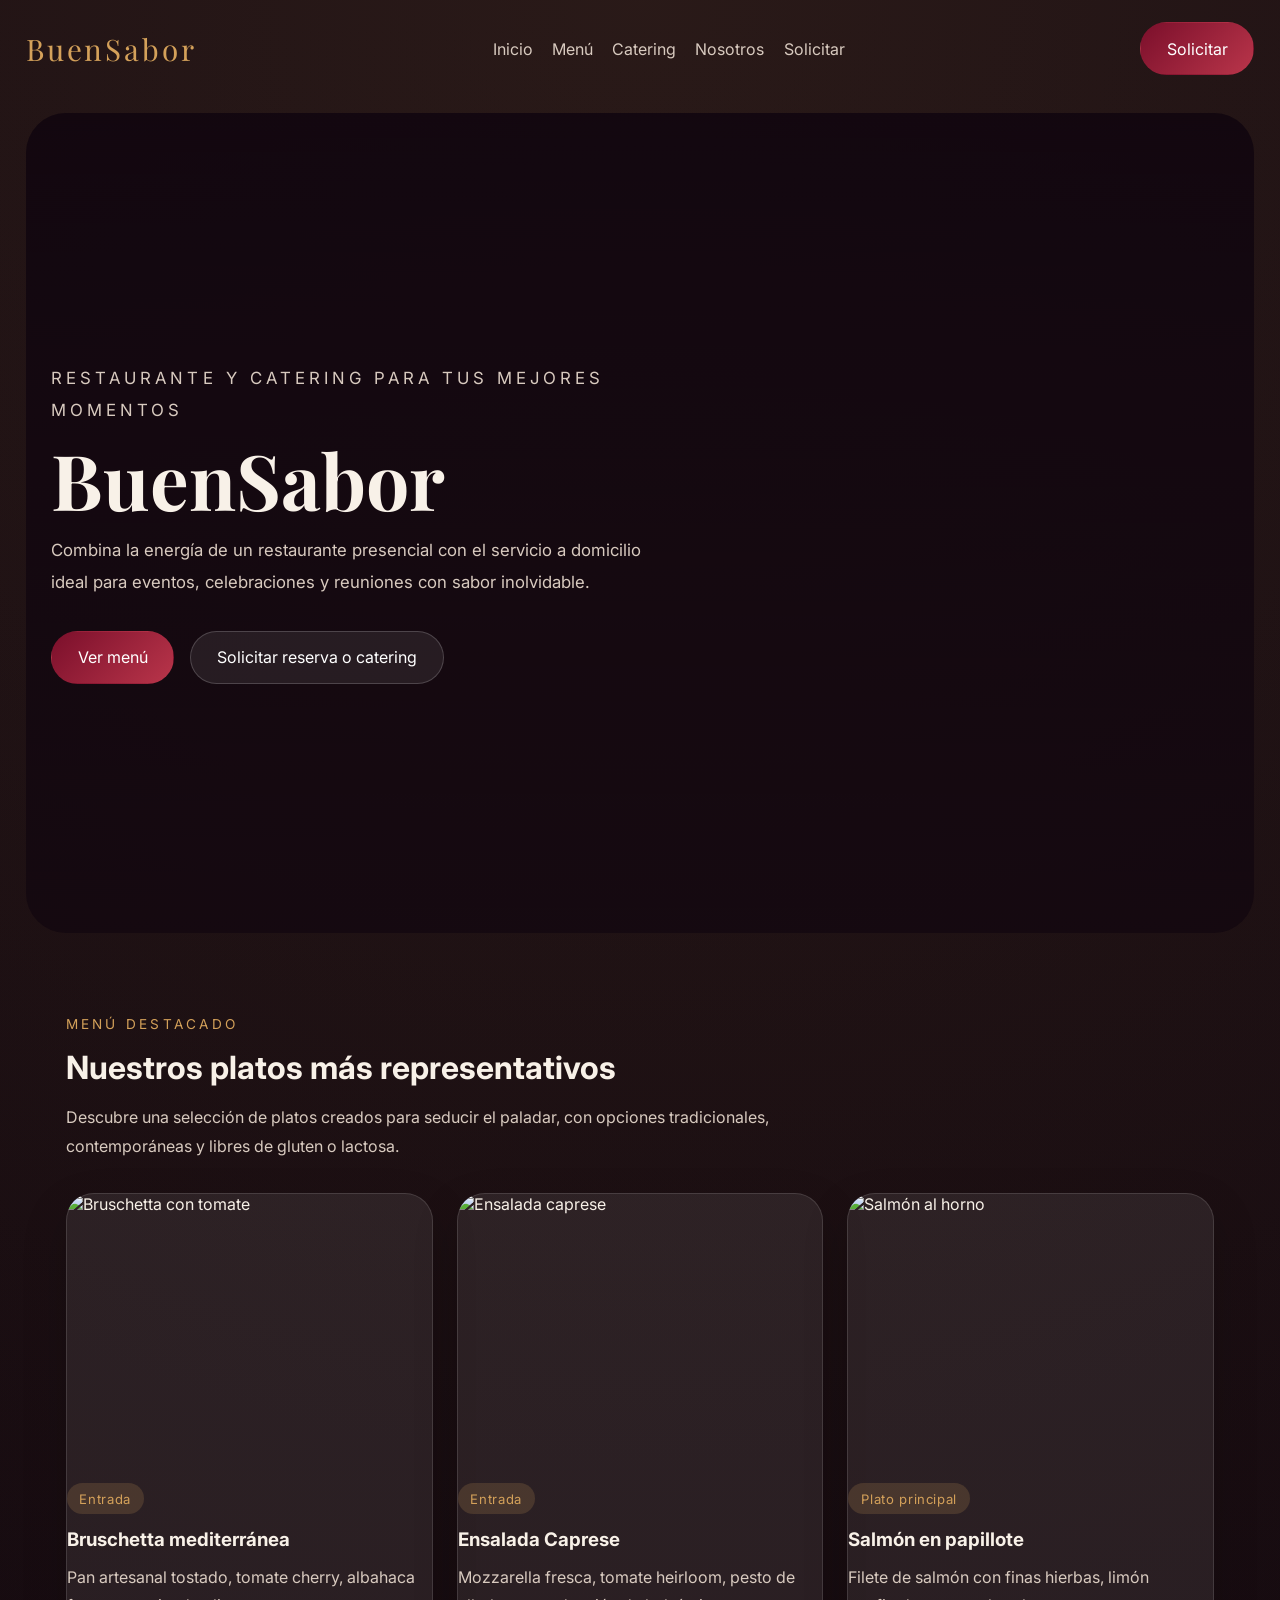
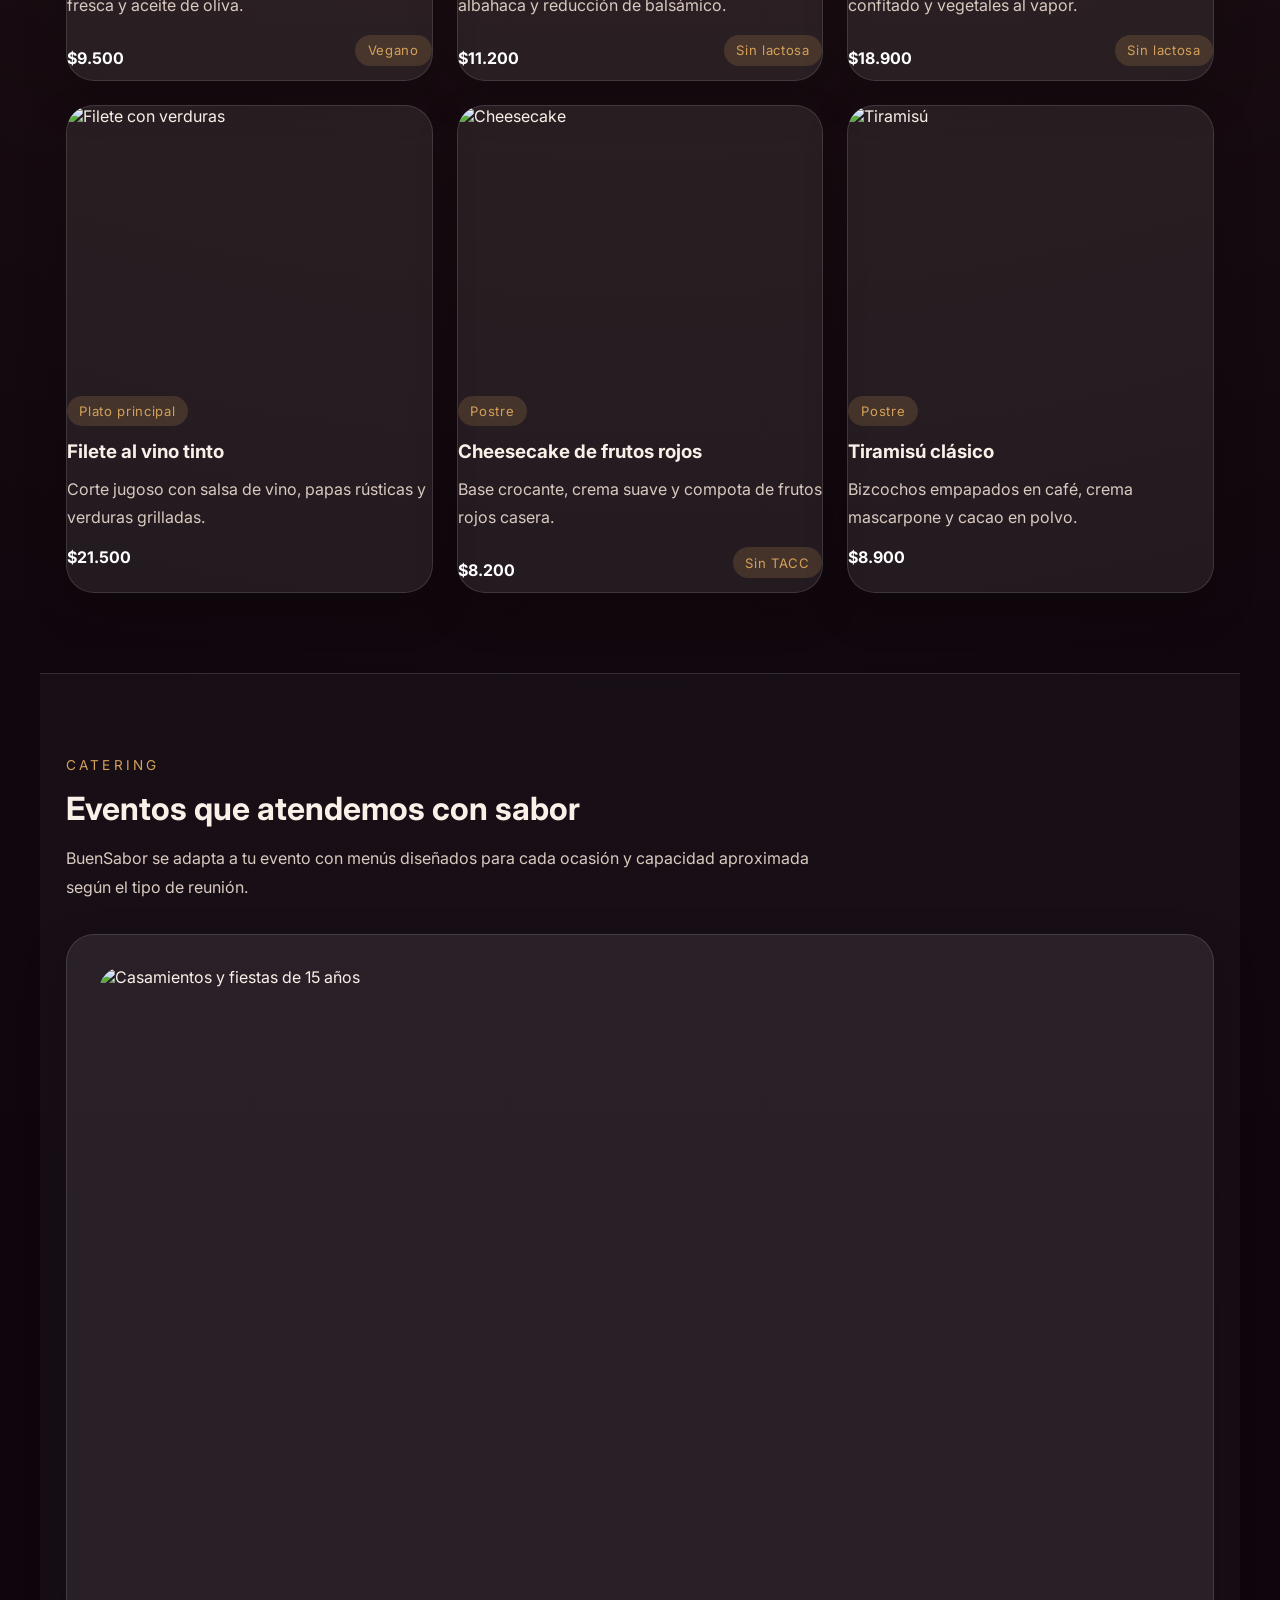
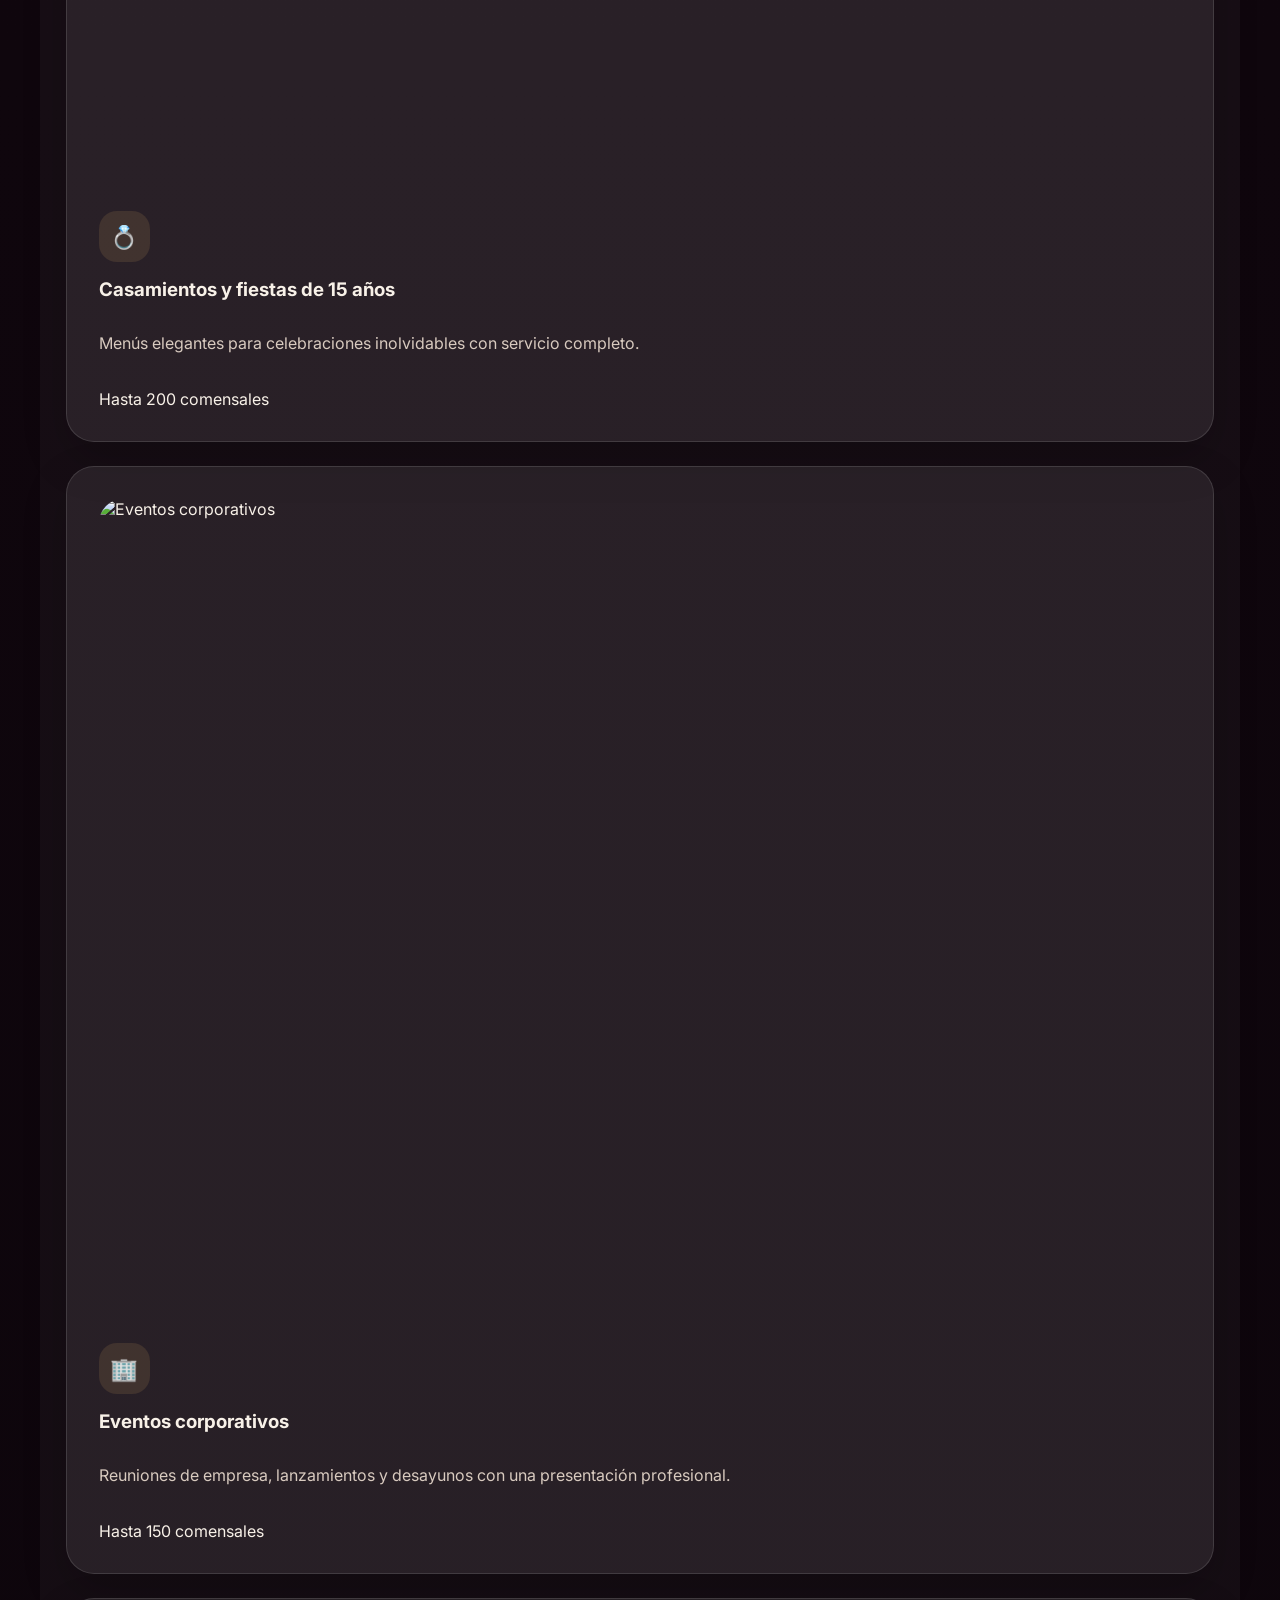
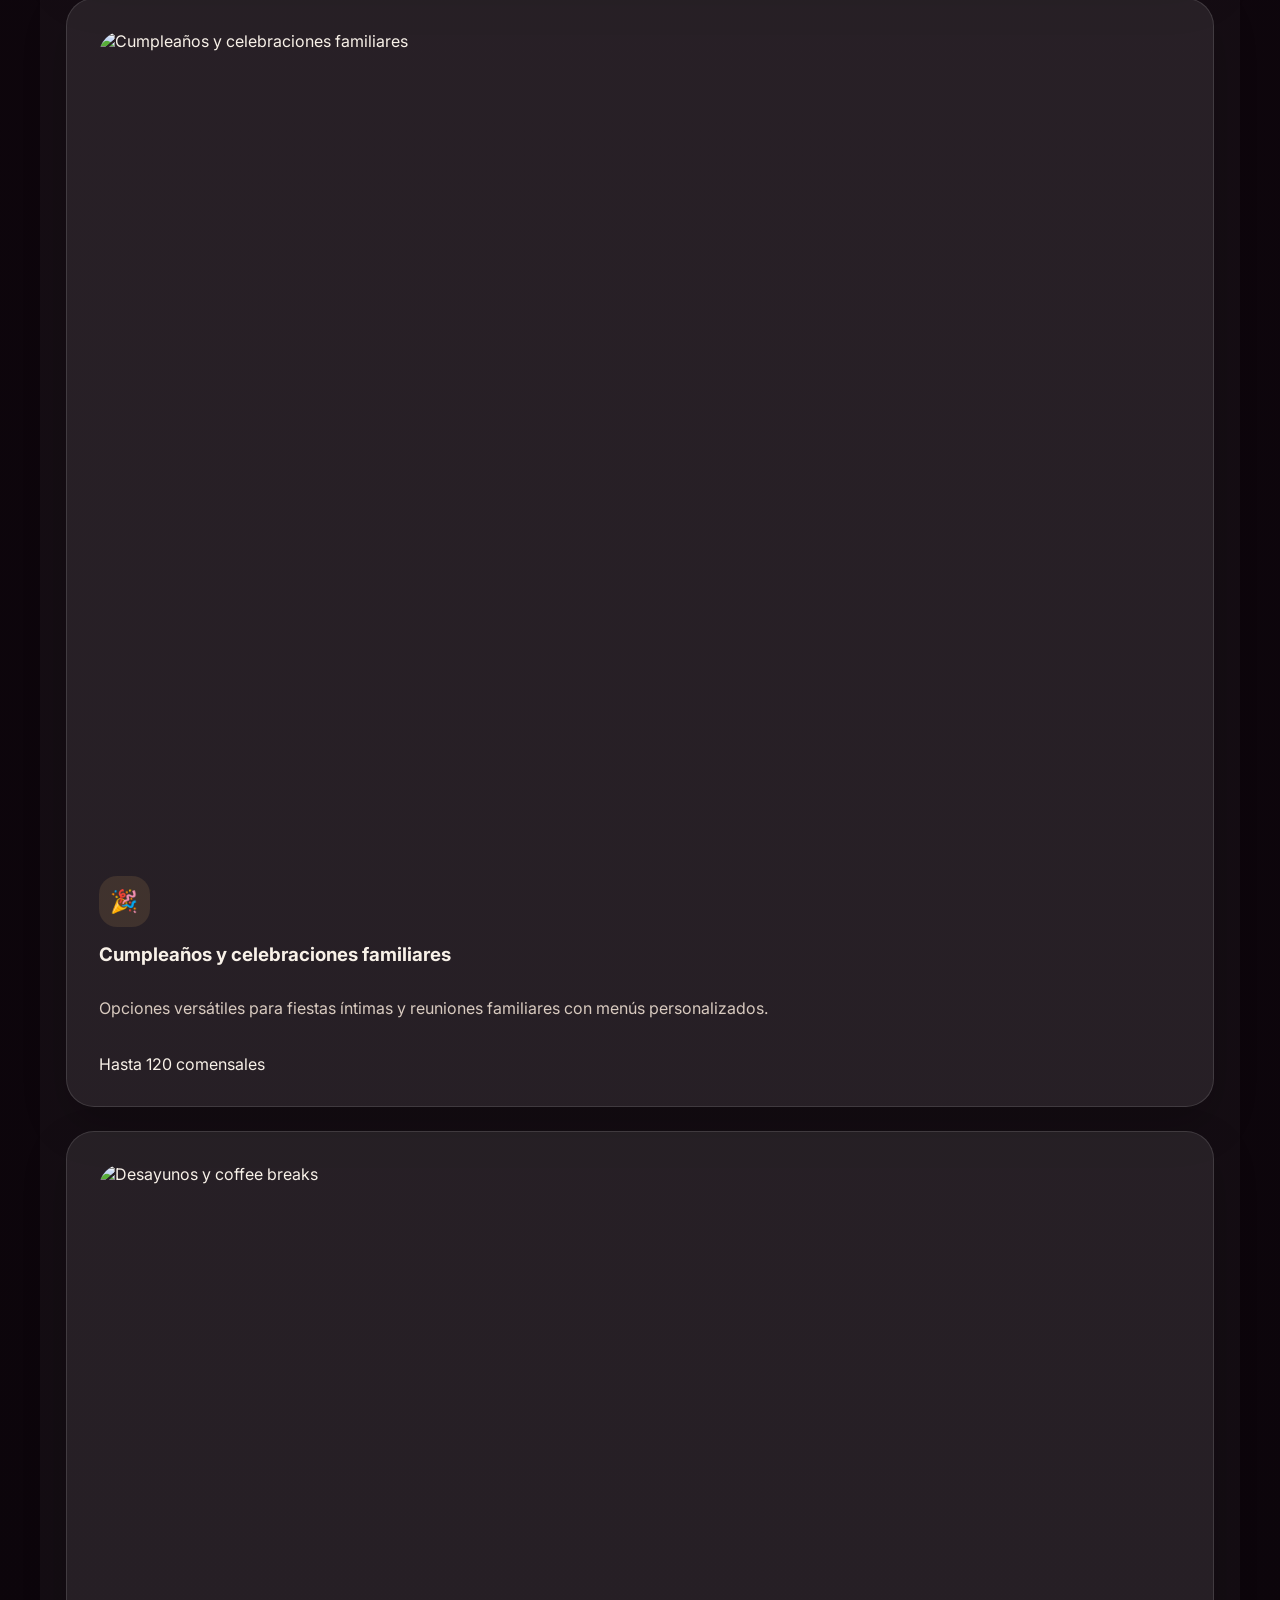
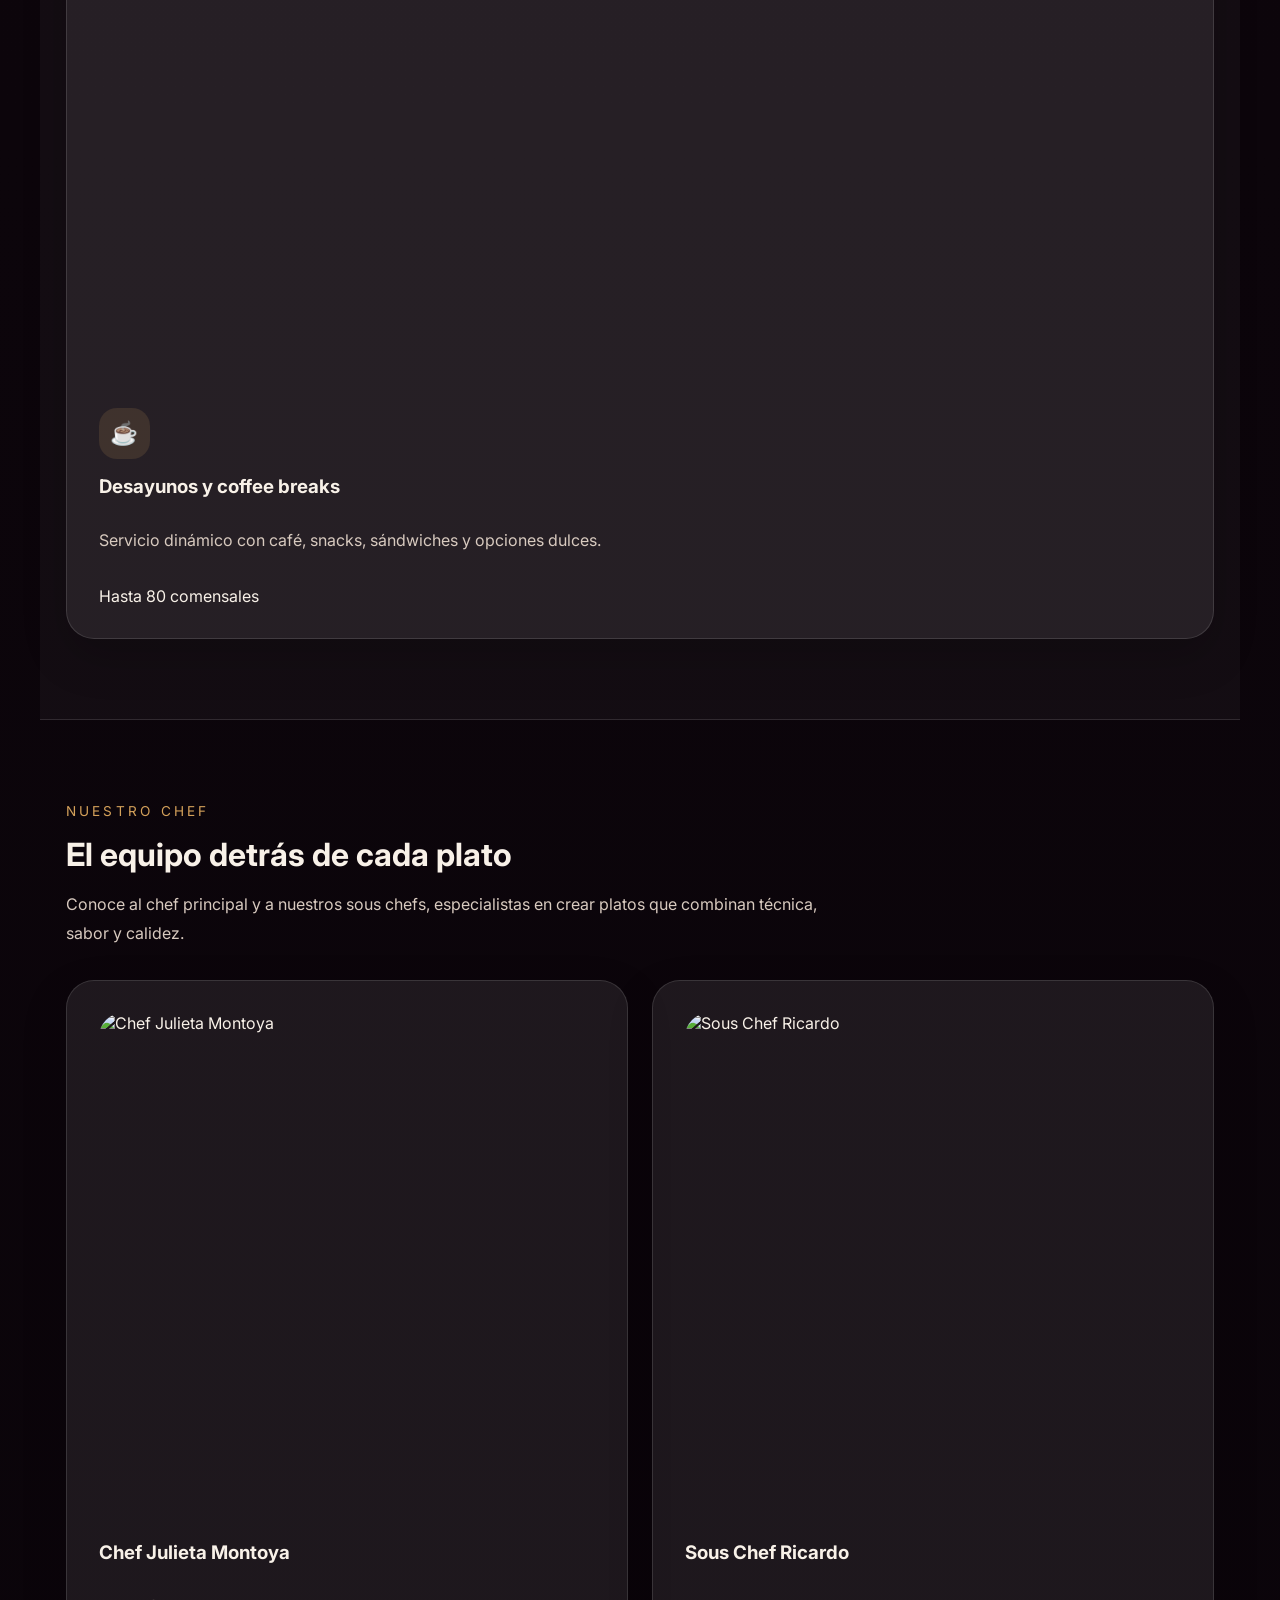
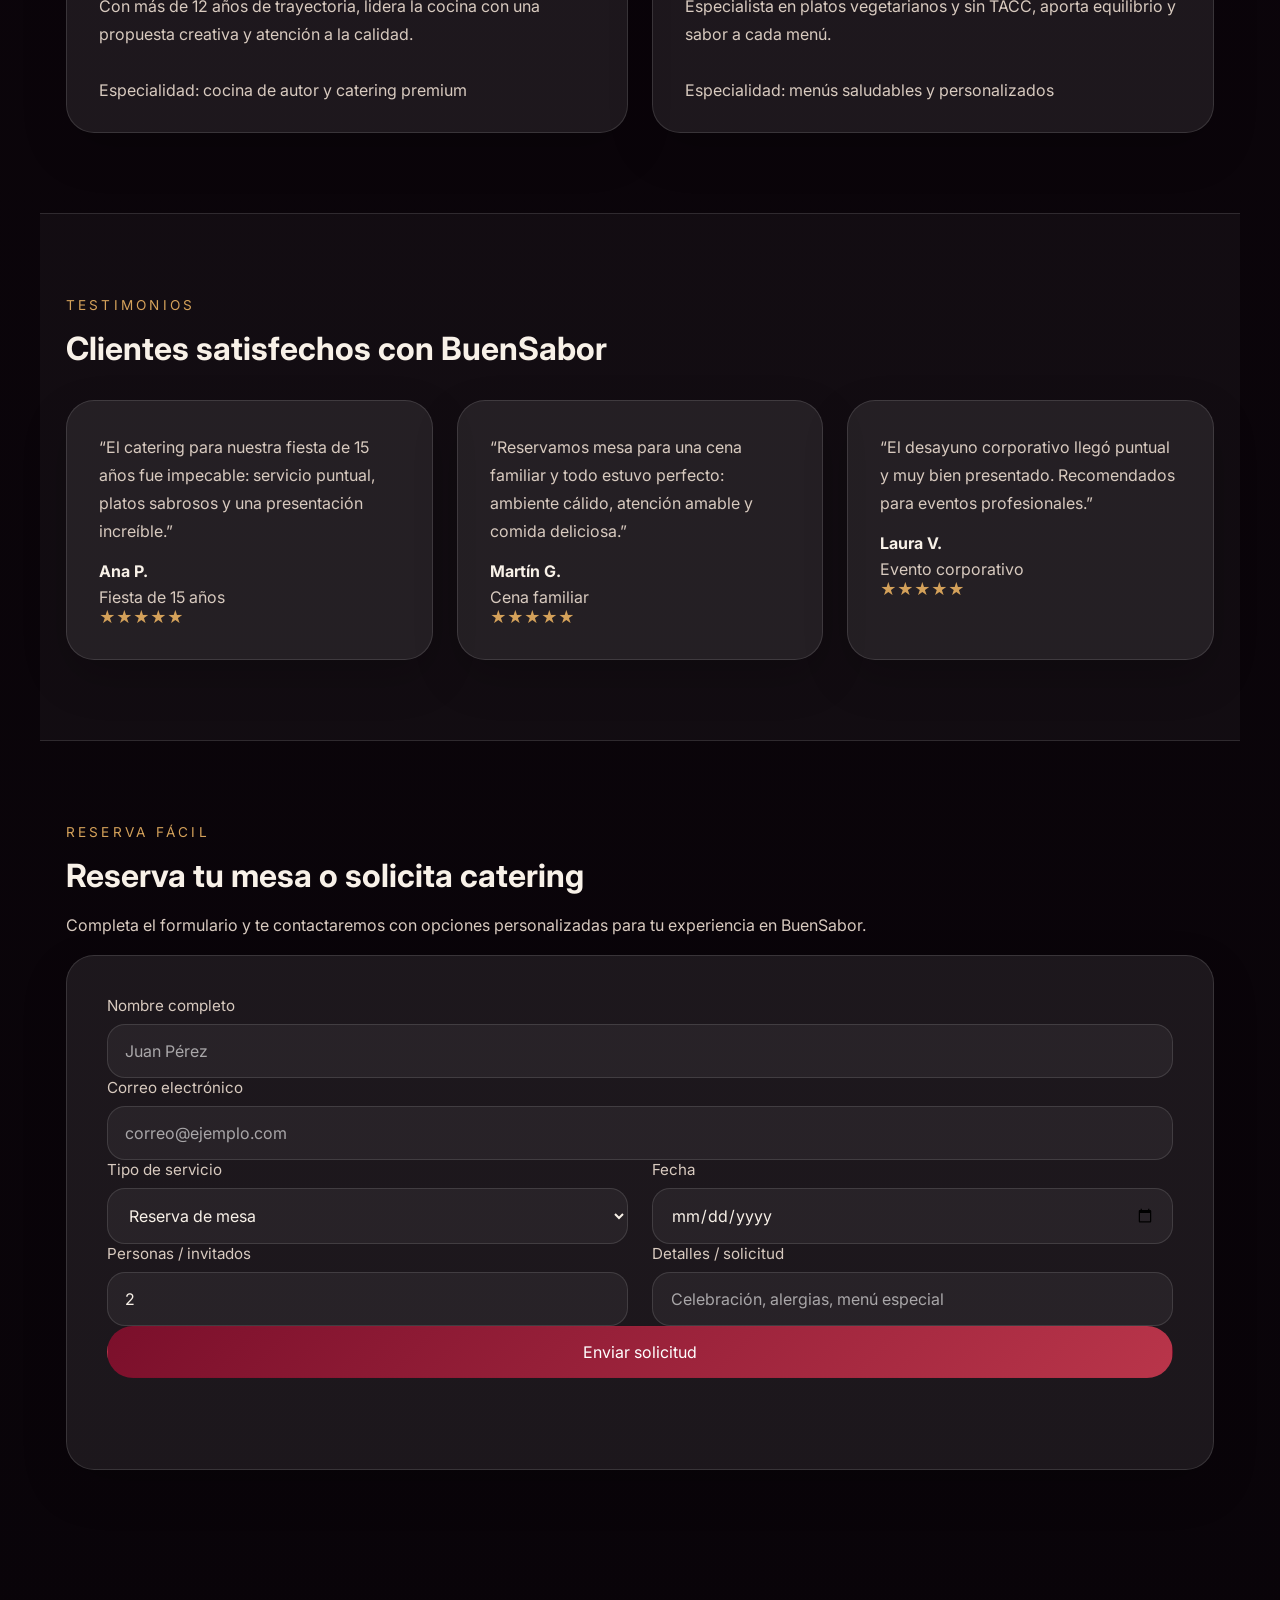
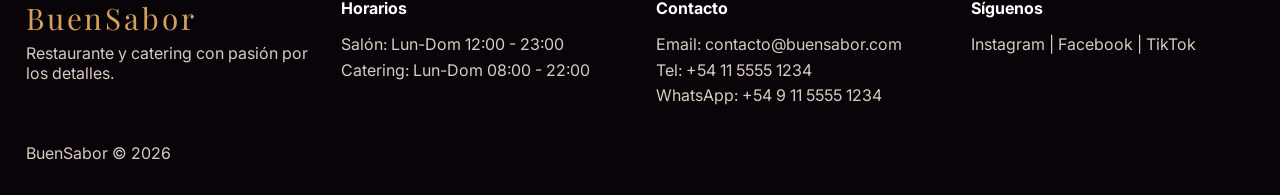
==== index.html @ b55d358d "Etapa 1.0" ====
<!DOCTYPE html>
<html lang="es">
<head>
  <meta charset="UTF-8" />
  <meta name="viewport" content="width=device-width, initial-scale=1.0" />
  <title>BuenSabor | Restaurante y Catering</title>
  <link rel="preconnect" href="https://fonts.googleapis.com" />
  <link rel="preconnect" href="https://fonts.gstatic.com" crossorigin />
  <link href="https://fonts.googleapis.com/css2?family=Inter:wght@400;500;600;700;800&family=Playfair+Display:wght@600;700&display=swap" rel="stylesheet">
  <link rel="stylesheet" href="style.css" />
</head>
<body id="inicio">
  <header class="site-header">
    <div class="brand-bar">
      <div class="brand-logo">BuenSabor</div>
      <nav class="main-nav">
        <a href="#inicio">Inicio</a>
        <a href="#menu">Menú</a>
        <a href="#catering">Catering</a>
        <a href="#nosotros">Nosotros</a>
        <a href="solicitud.html">Solicitar</a>
      </nav>
      <a href="solicitud.html" class="btn btn-primary">Solicitar</a>
    </div>
    <section class="hero">
      <div class="hero-overlay"></div>
      <div class="hero-copy">
        <p class="eyebrow">Restaurante y catering para tus mejores momentos</p>
        <h1>BuenSabor</h1>
        <p>Combina la energía de un restaurante presencial con el servicio a domicilio ideal para eventos, celebraciones y reuniones con sabor inolvidable.</p>
        <div class="hero-actions">
          <a href="#menu" class="btn btn-primary">Ver menú</a>
          <a href="solicitud.html" class="btn btn-secondary">Solicitar reserva o catering</a>
        </div>
      </div>
    </section>
  </header>

  <main>
    <section id="menu" class="section">
      <div class="section-header">
        <span class="eyebrow">Menú destacado</span>
        <h2>Nuestros platos más representativos</h2>
        <p>Descubre una selección de platos creados para seducir el paladar, con opciones tradicionales, contemporáneas y libres de gluten o lactosa.</p>
      </div>
      <div class="menu-grid">
        <article class="menu-card">
          <img src="https://images.unsplash.com/photo-1551218808-94e220e084d2?auto=format&fit=crop&w=800&q=80" alt="Bruschetta con tomate" class="menu-photo" />
          <span class="category-tag">Entrada</span>
          <h3>Bruschetta mediterránea</h3>
          <p>Pan artesanal tostado, tomate cherry, albahaca fresca y aceite de oliva.</p>
          <div class="menu-details">
            <span class="price">$9.500</span>
            <span class="badge">Vegano</span>
          </div>
        </article>
        <article class="menu-card">
          <img src="https://images.unsplash.com/photo-1540189549336-e6e99c3679fe?auto=format&fit=crop&w=800&q=80" alt="Ensalada caprese" class="menu-photo" />
          <span class="category-tag">Entrada</span>
          <h3>Ensalada Caprese</h3>
          <p>Mozzarella fresca, tomate heirloom, pesto de albahaca y reducción de balsámico.</p>
          <div class="menu-details">
            <span class="price">$11.200</span>
            <span class="badge">Sin lactosa</span>
          </div>
        </article>
        <article class="menu-card">
          <img src="https://images.unsplash.com/photo-1517248135467-4c7edcad34c4?auto=format&fit=crop&w=800&q=80" alt="Salmón al horno" class="menu-photo" />
          <span class="category-tag">Plato principal</span>
          <h3>Salmón en papillote</h3>
          <p>Filete de salmón con finas hierbas, limón confitado y vegetales al vapor.</p>
          <div class="menu-details">
            <span class="price">$18.900</span>
            <span class="badge">Sin lactosa</span>
          </div>
        </article>
        <article class="menu-card">
          <img src="https://images.unsplash.com/photo-1504674900247-0877df9cc836?auto=format&fit=crop&w=800&q=80" alt="Filete con verduras" class="menu-photo" />
          <span class="category-tag">Plato principal</span>
          <h3>Filete al vino tinto</h3>
          <p>Corte jugoso con salsa de vino, papas rústicas y verduras grilladas.</p>
          <div class="menu-details">
            <span class="price">$21.500</span>
          </div>
        </article>
        <article class="menu-card">
          <img src="https://images.unsplash.com/photo-1499636136210-6f4ee915583e?auto=format&fit=crop&w=800&q=80" alt="Cheesecake" class="menu-photo" />
          <span class="category-tag">Postre</span>
          <h3>Cheesecake de frutos rojos</h3>
          <p>Base crocante, crema suave y compota de frutos rojos casera.</p>
          <div class="menu-details">
            <span class="price">$8.200</span>
            <span class="badge">Sin TACC</span>
          </div>
        </article>
        <article class="menu-card">
          <img src="https://www.giallozafferano.es/images/3-399/Tiramisu_1200x800.jpg" alt="Tiramisú" class="menu-photo" />
          <span class="category-tag">Postre</span>
          <h3>Tiramisú clásico</h3>
          <p>Bizcochos empapados en café, crema mascarpone y cacao en polvo.</p>
          <div class="menu-details">
            <span class="price">$8.900</span>
          </div>
        </article>
      </div>
    </section>

    <section id="catering" class="section section--accent">
      <div class="section-header">
        <span class="eyebrow">Catering</span>
        <h2>Eventos que atendemos con sabor</h2>
        <p>BuenSabor se adapta a tu evento con menús diseñados para cada ocasión y capacidad aproximada según el tipo de reunión.</p>
      </div>
      <div class="catering-grid">
        <article class="catering-card">
          <img src="https://www.tufiesta.com.uy/public/images/anuncios/slider-fiesta-15-anios-el-glow-up.jpg" alt="Casamientos y fiestas de 15 años" class="catering-photo" />
          <div class="event-icon">💍</div>
          <h3>Casamientos y fiestas de 15 años</h3>
          <p>Menús elegantes para celebraciones inolvidables con servicio completo.</p>
          <span>Hasta 200 comensales</span>
        </article>
        <article class="catering-card">
          <img src="https://mdcmagazine.com/wp-content/uploads/2025/04/eventos-corporativos.jpg" alt="Eventos corporativos" class="catering-photo" />
          <div class="event-icon">🏢</div>
          <h3>Eventos corporativos</h3>
          <p>Reuniones de empresa, lanzamientos y desayunos con una presentación profesional.</p>
          <span>Hasta 150 comensales</span>
        </article>
        <article class="catering-card">
          <img src="https://www.shutterstock.com/image-vector/happy-birthday-celebration-family-gathering-260nw-2676989315.jpg" alt="Cumpleaños y celebraciones familiares" class="catering-photo" />
          <div class="event-icon">🎉</div>
          <h3>Cumpleaños y celebraciones familiares</h3>
          <p>Opciones versátiles para fiestas íntimas y reuniones familiares con menús personalizados.</p>
          <span>Hasta 120 comensales</span>
        </article>
        <article class="catering-card">
          <img src="https://www.delaa-z.com/wp-content/uploads/2019/08/COFFEE_BREAKS.jpg" alt="Desayunos y coffee breaks" class="catering-photo" />
          <div class="event-icon">☕</div>
          <h3>Desayunos y coffee breaks</h3>
          <p>Servicio dinámico con café, snacks, sándwiches y opciones dulces.</p>
          <span>Hasta 80 comensales</span>
        </article>
      </div>
    </section>

    <section id="nosotros" class="section">
      <div class="section-header">
        <span class="eyebrow">Nuestro Chef</span>
        <h2>El equipo detrás de cada plato</h2>
        <p>Conoce al chef principal y a nuestros sous chefs, especialistas en crear platos que combinan técnica, sabor y calidez.</p>
      </div>
      <div class="staff-grid">
        <article class="staff-card">
          <img src="https://i.pinimg.com/originals/2d/25/b8/2d25b85d4f9a05423057fe4d8d59e69f.jpg" alt="Chef Julieta Montoya" class="staff-photo" />
          <h3>Chef Julieta Montoya</h3>
          <p>Con más de 12 años de trayectoria, lidera la cocina con una propuesta creativa y atención a la calidad.</p>
          <span>Especialidad: cocina de autor y catering premium</span>
        </article>
        <article class="staff-card">
          <img src="https://img.magnific.com/foto-gratis/chef-cocinando-cocina-mientras-lleva-ropa-profesional_23-2151208316.jpg?semt=ais_hybrid&w=740&q=80" alt="Sous Chef Ricardo" class="staff-photo" />
          <h3>Sous Chef Ricardo</h3>
          <p>Especialista en platos vegetarianos y sin TACC, aporta equilibrio y sabor a cada menú.</p>
          <span>Especialidad: menús saludables y personalizados</span>
        </article>
      </div>
    </section>

    <section id="testimonios" class="section section--accent">
      <div class="section-header">
        <span class="eyebrow">Testimonios</span>
        <h2>Clientes satisfechos con BuenSabor</h2>
      </div>
      <div class="testimonial-grid">
        <article class="testimonial-card">
          <p>“El catering para nuestra fiesta de 15 años fue impecable: servicio puntual, platos sabrosos y una presentación increíble.”</p>
          <div class="testimonial-author">
            <strong>Ana P.</strong>
            <span>Fiesta de 15 años</span>
          </div>
          <div class="rating">★★★★★</div>
        </article>
        <article class="testimonial-card">
          <p>“Reservamos mesa para una cena familiar y todo estuvo perfecto: ambiente cálido, atención amable y comida deliciosa.”</p>
          <div class="testimonial-author">
            <strong>Martín G.</strong>
            <span>Cena familiar</span>
          </div>
          <div class="rating">★★★★★</div>
        </article>
        <article class="testimonial-card">
          <p>“El desayuno corporativo llegó puntual y muy bien presentado. Recomendados para eventos profesionales.”</p>
          <div class="testimonial-author">
            <strong>Laura V.</strong>
            <span>Evento corporativo</span>
          </div>
          <div class="rating">★★★★★</div>
        </article>
      </div>
    </section>

    <section id="reserva" class="section section--form">
      <div class="section-intro">
        <span class="eyebrow">Reserva fácil</span>
        <h2>Reserva tu mesa o solicita catering</h2>
        <p>Completa el formulario y te contactaremos con opciones personalizadas para tu experiencia en BuenSabor.</p>
      </div>
      <form id="bookingForm" class="booking-form">
        <div class="field-group">
          <label for="nombre">Nombre completo</label>
          <input type="text" id="nombre" name="nombre" placeholder="Juan Pérez" required />
        </div>
        <div class="field-group">
          <label for="email">Correo electrónico</label>
          <input type="email" id="email" name="email" placeholder="correo@ejemplo.com" required />
        </div>
        <div class="field-row">
          <div class="field-group">
            <label for="tipo">Tipo de servicio</label>
            <select id="tipo" name="tipo" required>
              <option value="mesa">Reserva de mesa</option>
              <option value="catering">Servicio de catering</option>
            </select>
          </div>
          <div class="field-group">
            <label for="fecha">Fecha</label>
            <input type="date" id="fecha" name="fecha" required />
          </div>
        </div>
        <div class="field-row">
          <div class="field-group">
            <label for="personas">Personas / invitados</label>
            <input type="number" id="personas" name="personas" min="1" value="2" required />
          </div>
          <div class="field-group">
            <label for="mensaje">Detalles / solicitud</label>
            <input type="text" id="mensaje" name="mensaje" placeholder="Celebración, alergias, menú especial" />
          </div>
        </div>
        <button type="submit" class="btn btn-primary btn-full">Enviar solicitud</button>
        <p id="formMessage" class="form-message" aria-live="polite"></p>
      </form>
    </section>
  </main>

  <footer class="footer">
    <div class="footer-grid">
      <div>
        <div class="brand-logo-footer">BuenSabor</div>
        <p>Restaurante y catering con pasión por los detalles.</p>
      </div>
      <div>
        <h4>Horarios</h4>
        <p>Salón: Lun-Dom 12:00 - 23:00</p>
        <p>Catering: Lun-Dom 08:00 - 22:00</p>
      </div>
      <div>
        <h4>Contacto</h4>
        <p>Email: contacto@buensabor.com</p>
        <p>Tel: +54 11 5555 1234</p>
        <p>WhatsApp: +54 9 11 5555 1234</p>
      </div>
      <div>
        <h4>Síguenos</h4>
        <p>Instagram | Facebook | TikTok</p>
      </div>
    </div>
    <p class="copyright">BuenSabor © 2026</p>
  </footer>

  <script src="java.js"></script>
</body>
</html>
---- style.css ----
:root {
  --bg: #12070f;
  --surface: rgba(255, 255, 255, 0.08);
  --surface-strong: rgba(255, 255, 255, 0.16);
  --text: #f8f1e8;
  --muted: #d8cabf;
  --primary: #7b0f2b;
  --secondary: #d4a15a;
  --cream: #f4e6d3;
  --white: #ffffff;
  --border: rgba(255, 255, 255, 0.12);
  --radius: 28px;
}

* {
  box-sizing: border-box;
}

html {
  scroll-behavior: smooth;
}

body {
  margin: 0;
  font-family: 'Inter', sans-serif;
  background: radial-gradient(circle at top, rgba(212, 161, 90, 0.12), transparent 24%),
              linear-gradient(180deg, #12070f 0%, #090409 100%);
  color: var(--text);
}

img {
  max-width: 100%;
  display: block;
}

a {
  color: inherit;
  text-decoration: none;
}

button,
input,
select {
  font: inherit;
}

.site-header {
  padding: 1.4rem 1.6rem 0;
}

.brand-bar {
  display: flex;
  flex-wrap: wrap;
  align-items: center;
  justify-content: space-between;
  gap: 1rem;
  margin-bottom: 2.4rem;
}

.brand-logo,
.brand-logo-footer {
  font-family: 'Playfair Display', serif;
  font-size: 1.85rem;
  letter-spacing: 0.1em;
  color: var(--secondary);
}

.main-nav {
  display: flex;
  flex-wrap: wrap;
  gap: 1.2rem;
}

.main-nav a {
  color: var(--muted);
  transition: color 0.25s ease;
}

.main-nav a:hover {
  color: var(--white);
}

.btn {
  display: inline-flex;
  align-items: center;
  justify-content: center;
  padding: 0.95rem 1.6rem;
  border-radius: 999px;
  border: 1px solid transparent;
  cursor: pointer;
  transition: transform 0.25s ease, background 0.25s ease, border-color 0.25s ease;
}

.btn:hover {
  transform: translateY(-2px);
}

.btn-primary {
  background: linear-gradient(135deg, var(--primary), #b9354a);
  color: #fff;
}

.btn-secondary {
  color: var(--white);
  border-color: rgba(255,255,255,0.18);
  background: rgba(255,255,255,0.08);
}

.btn-full {
  width: 100%;
}

.hero {
  position: relative;
  display: grid;
  align-items: center;
  min-height: calc(100vh - 5rem);
  padding: 3rem 1.6rem 4rem;
  background-image:
    linear-gradient(180deg, rgba(18,7,15,0.8), rgba(18,7,15,0.35)),
    url('https://images.unsplash.com/photo-1521305916504-4a1121188589?auto=format&fit=crop&w=1600&q=80');
  background-size: cover;
  background-position: center;
  border-radius: 40px;
  overflow: hidden;
}

.hero-overlay {
  position: absolute;
  inset: 0;
  background: rgba(18,7,15,0.55);
}

.hero-copy {
  position: relative;
  max-width: 620px;
  z-index: 1;
}

.eyebrow {
  display: inline-block;
  text-transform: uppercase;
  letter-spacing: 0.24em;
  color: var(--secondary);
  font-size: 0.85rem;
  margin-bottom: 1rem;
}

.hero h1 {
  font-family: 'Playfair Display', serif;
  font-size: clamp(3rem, 6vw, 5rem);
  line-height: 0.95;
  margin: 0 0 1.2rem;
}

.hero p {
  font-size: 1.05rem;
  line-height: 1.9;
  color: var(--muted);
  max-width: 650px;
}

.hero-actions {
  display: flex;
  flex-wrap: wrap;
  gap: 1rem;
  margin-top: 2rem;
}

.section {
  padding: 5rem 1.6rem;
  max-width: 1200px;
  margin: 0 auto;
}

.section-header {
  max-width: 760px;
  margin-bottom: 2rem;
}

.section--accent {
  background: rgba(255,255,255,0.03);
  border-top: 1px solid var(--border);
  border-bottom: 1px solid var(--border);
}

.section-header h2,
.section-text h2,
.section-intro h2 {
  font-size: clamp(2rem, 2.5vw, 3rem);
  margin: 0 0 1rem;
}

.section-header p,
.section-text p,
.section-intro p {
  color: var(--muted);
  line-height: 1.8;
}

.menu-grid,
.catering-grid,
.staff-grid,
.testimonial-grid {
  display: grid;
  gap: 1.5rem;
}

.menu-grid {
  grid-template-columns: repeat(3, minmax(0, 1fr));
}

.menu-card,
.catering-card,
.staff-card,
.testimonial-card,
.booking-form {
  background: var(--surface);
  border: 1px solid rgba(255,255,255,0.12);
  border-radius: var(--radius);
  box-shadow: 0 18px 45px rgba(0,0,0,0.18);
  transition: transform 0.25s ease, border-color 0.25s ease, box-shadow 0.25s ease;
}

.menu-card:hover,
.catering-card:hover,
.staff-card:hover,
.testimonial-card:hover {
  transform: translateY(-8px);
  border-color: rgba(212,161,90,0.28);
  box-shadow: 0 24px 60px rgba(0,0,0,0.25);
}

.menu-photo,
.catering-photo {
  width: 100%;
  border-radius: 24px;
  object-fit: cover;
  aspect-ratio: 4 / 3;
  margin-bottom: 1rem;
}

.staff-photo {
  width: 100%;
  border-radius: 24px;
  object-fit: cover;
  aspect-ratio: 1 / 1;
  margin-bottom: 1rem;
}

.menu-card h3,
.catering-card h3,
.staff-card h3,
.testimonial-card h3 {
  margin: 0 0 0.75rem;
}

.menu-card p,
.catering-card p,
.staff-card p,
.testimonial-card p {
  color: var(--muted);
  line-height: 1.75;
  margin: 0 0 1rem;
}

.category-tag,
.badge {
  display: inline-flex;
  padding: 0.45rem 0.8rem;
  border-radius: 999px;
  background: rgba(212,161,90,0.18);
  color: var(--secondary);
  font-size: 0.82rem;
  letter-spacing: 0.05em;
  margin-bottom: 0.9rem;
}

.menu-details {
  display: flex;
  justify-content: space-between;
  align-items: center;
  flex-wrap: wrap;
  gap: 0.75rem;
}

.price {
  font-weight: 700;
  color: var(--white);
}

.catering-card {
  padding: 2rem;
  display: grid;
  gap: 1rem;
}

.event-icon {
  width: 3.2rem;
  height: 3.2rem;
  display: grid;
  place-items: center;
  border-radius: 18px;
  background: rgba(212,161,90,0.14);
  font-size: 1.4rem;
}

.staff-grid {
  grid-template-columns: repeat(2, minmax(0, 1fr));
}

.staff-card {
  padding: 2rem;
  display: grid;
  gap: 1rem;
}

.chef-avatar {
  width: 84px;
  height: 84px;
  display: grid;
  place-items: center;
  border-radius: 50%;
  background: rgba(255,255,255,0.1);
  color: var(--white);
  font-size: 1.6rem;
  font-weight: 700;
}

.staff-card span,
.footer-grid h4,
.testimonial-author span {
  color: var(--muted);
}

.testimonial-grid {
  grid-template-columns: repeat(3, minmax(0, 1fr));
}

.testimonial-card {
  padding: 2rem;
}

.testimonial-author {
  display: flex;
  flex-direction: column;
  gap: 0.35rem;
  margin-top: 1rem;
}

.rating {
  color: var(--secondary);
  font-size: 1rem;
}

.section--form .booking-form {
  padding: 2.5rem;
}

.field-row {
  display: grid;
  grid-template-columns: repeat(2, minmax(0, 1fr));
  gap: 1.5rem;
}

.field-group {
  display: grid;
  gap: 0.55rem;
}

.field-group label {
  color: var(--muted);
  font-size: 0.95rem;
}

.field-group input,
.field-group select {
  width: 100%;
  padding: 1rem 1.1rem;
  border-radius: 18px;
  border: 1px solid rgba(255,255,255,0.12);
  background: rgba(255,255,255,0.05);
  color: var(--text);
}

.field-group input::placeholder {
  color: rgba(255,255,255,0.6);
}

.form-message {
  color: var(--secondary);
  font-size: 0.95rem;
  min-height: 1.3rem;
}

.footer {
  padding: 3rem 1.6rem 2rem;
  color: var(--muted);
}

.footer-grid {
  display: grid;
  grid-template-columns: repeat(4, minmax(0, 1fr));
  gap: 2rem;
  align-items: start;
  margin-bottom: 2rem;
}

.footer-grid h4 {
  margin: 0 0 1rem;
  color: var(--white);
}

.footer p,
.footer a {
  color: var(--muted);
  margin: 0.35rem 0;
}

.footer .copyright {
  margin: 0;
  color: var(--muted);
}

@media (max-width: 1024px) {
  .menu-grid,
  .testimonial-grid,
  .staff-grid,
  .footer-grid {
    grid-template-columns: 1fr 1fr;
  }
}

@media (max-width: 760px) {
  .hero {
    min-height: auto;
    padding: 2.5rem 1.4rem 3rem;
  }

  .menu-grid,
  .testimonial-grid,
  .staff-grid,
  .footer-grid,
  .field-row {
    grid-template-columns: 1fr;
  }

  .brand-bar {
    flex-direction: column;
    align-items: stretch;
  }
}
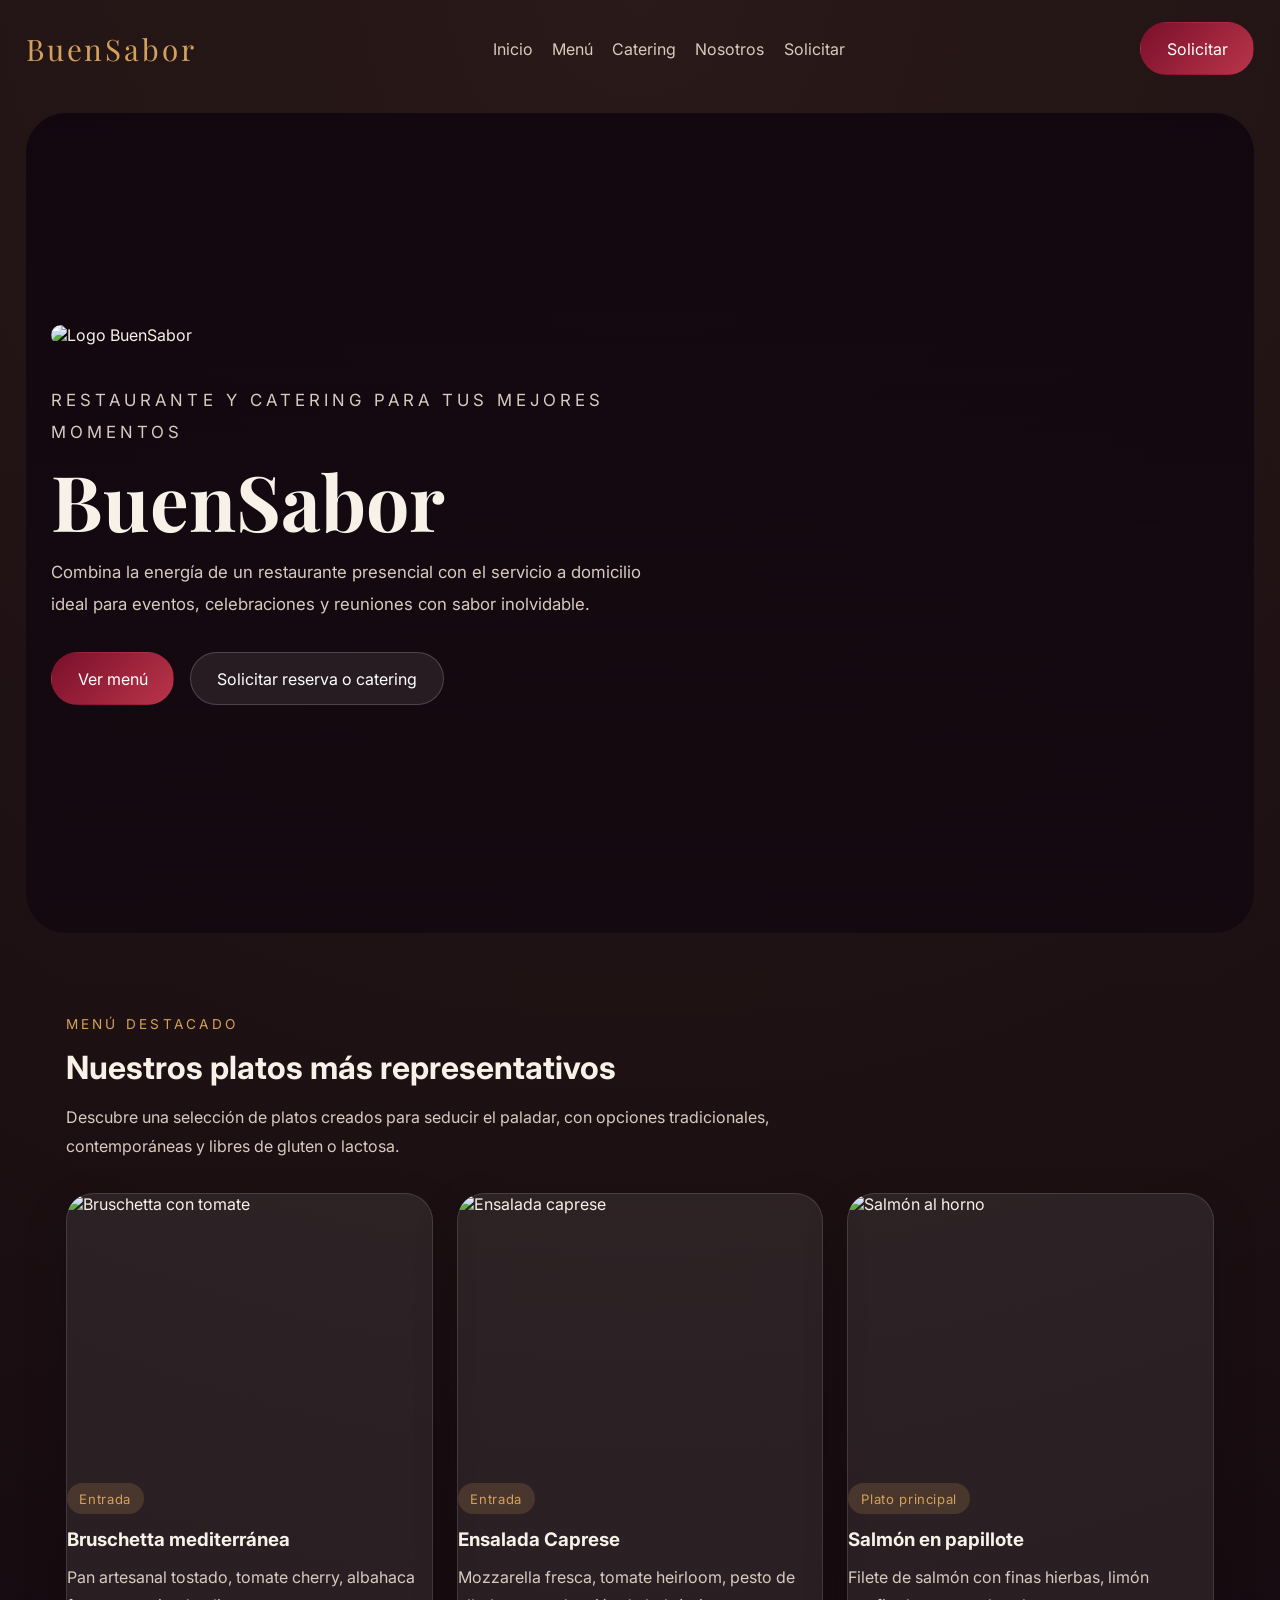
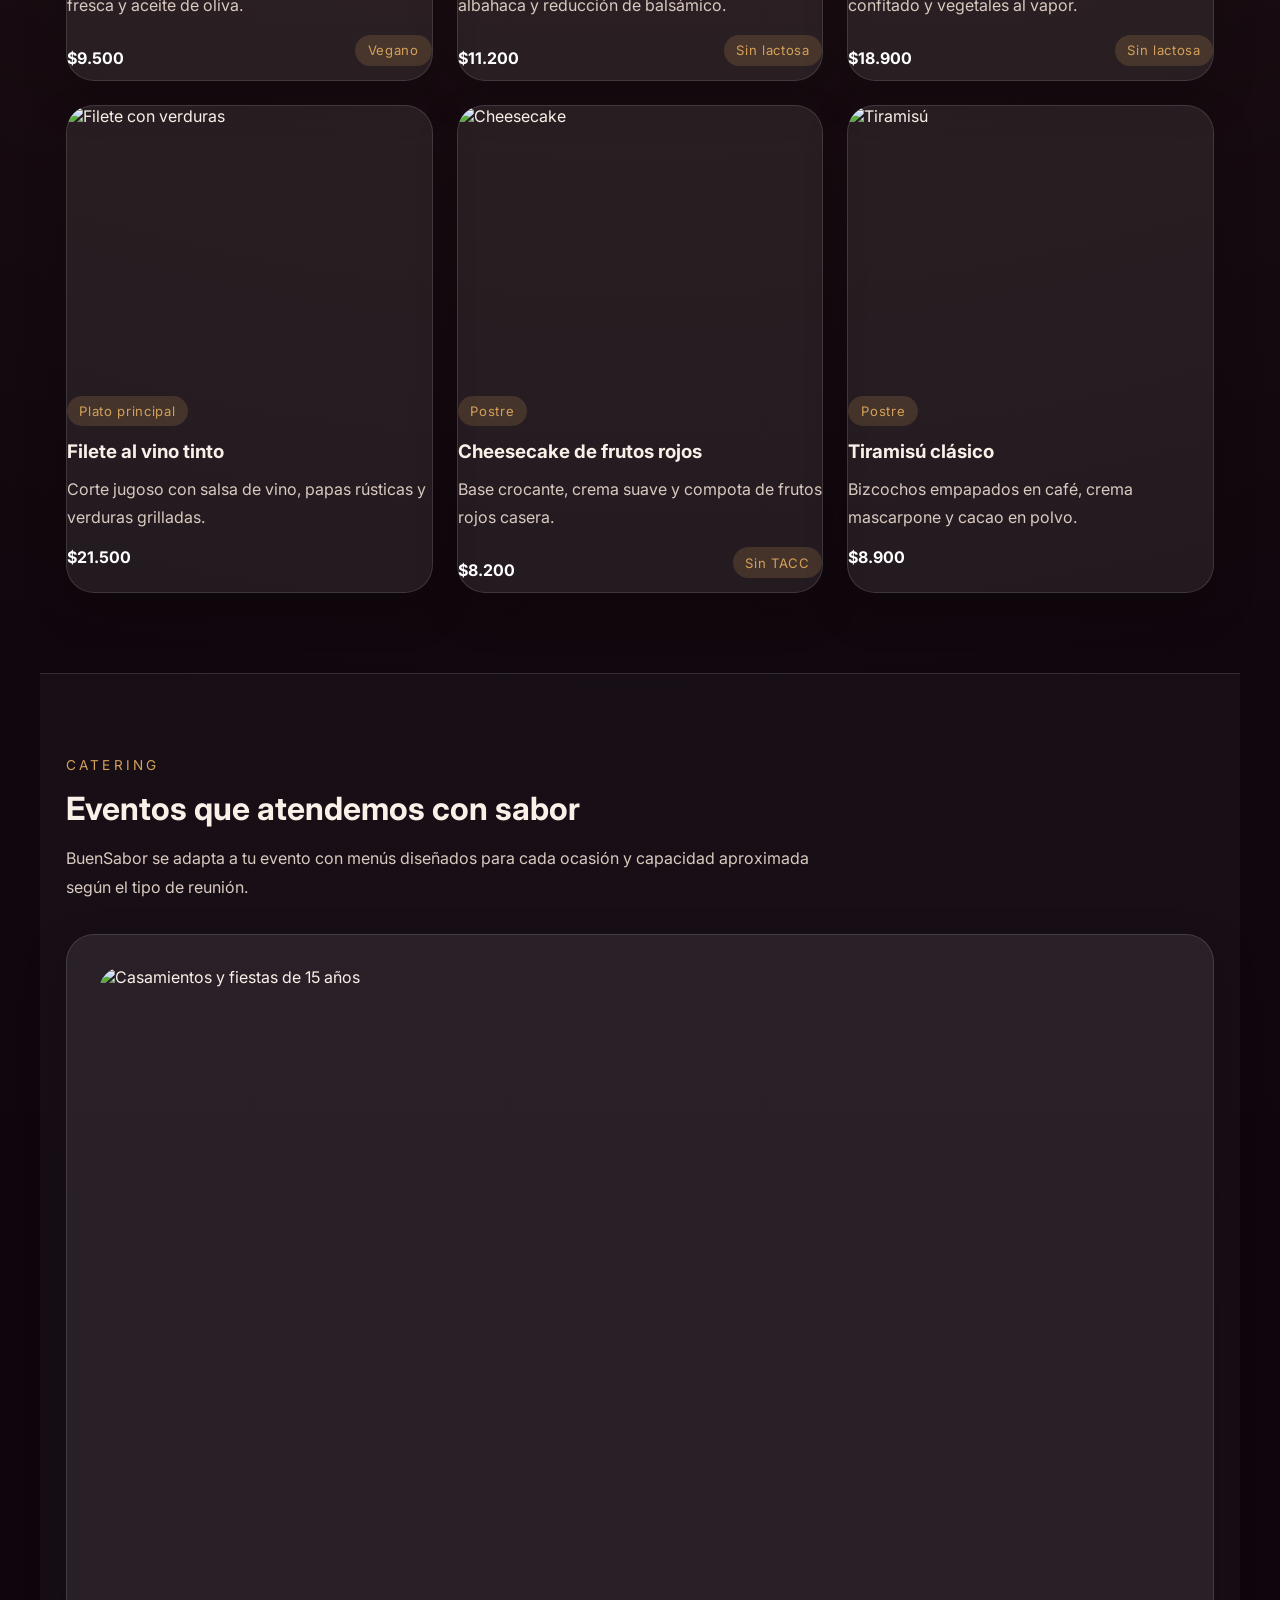
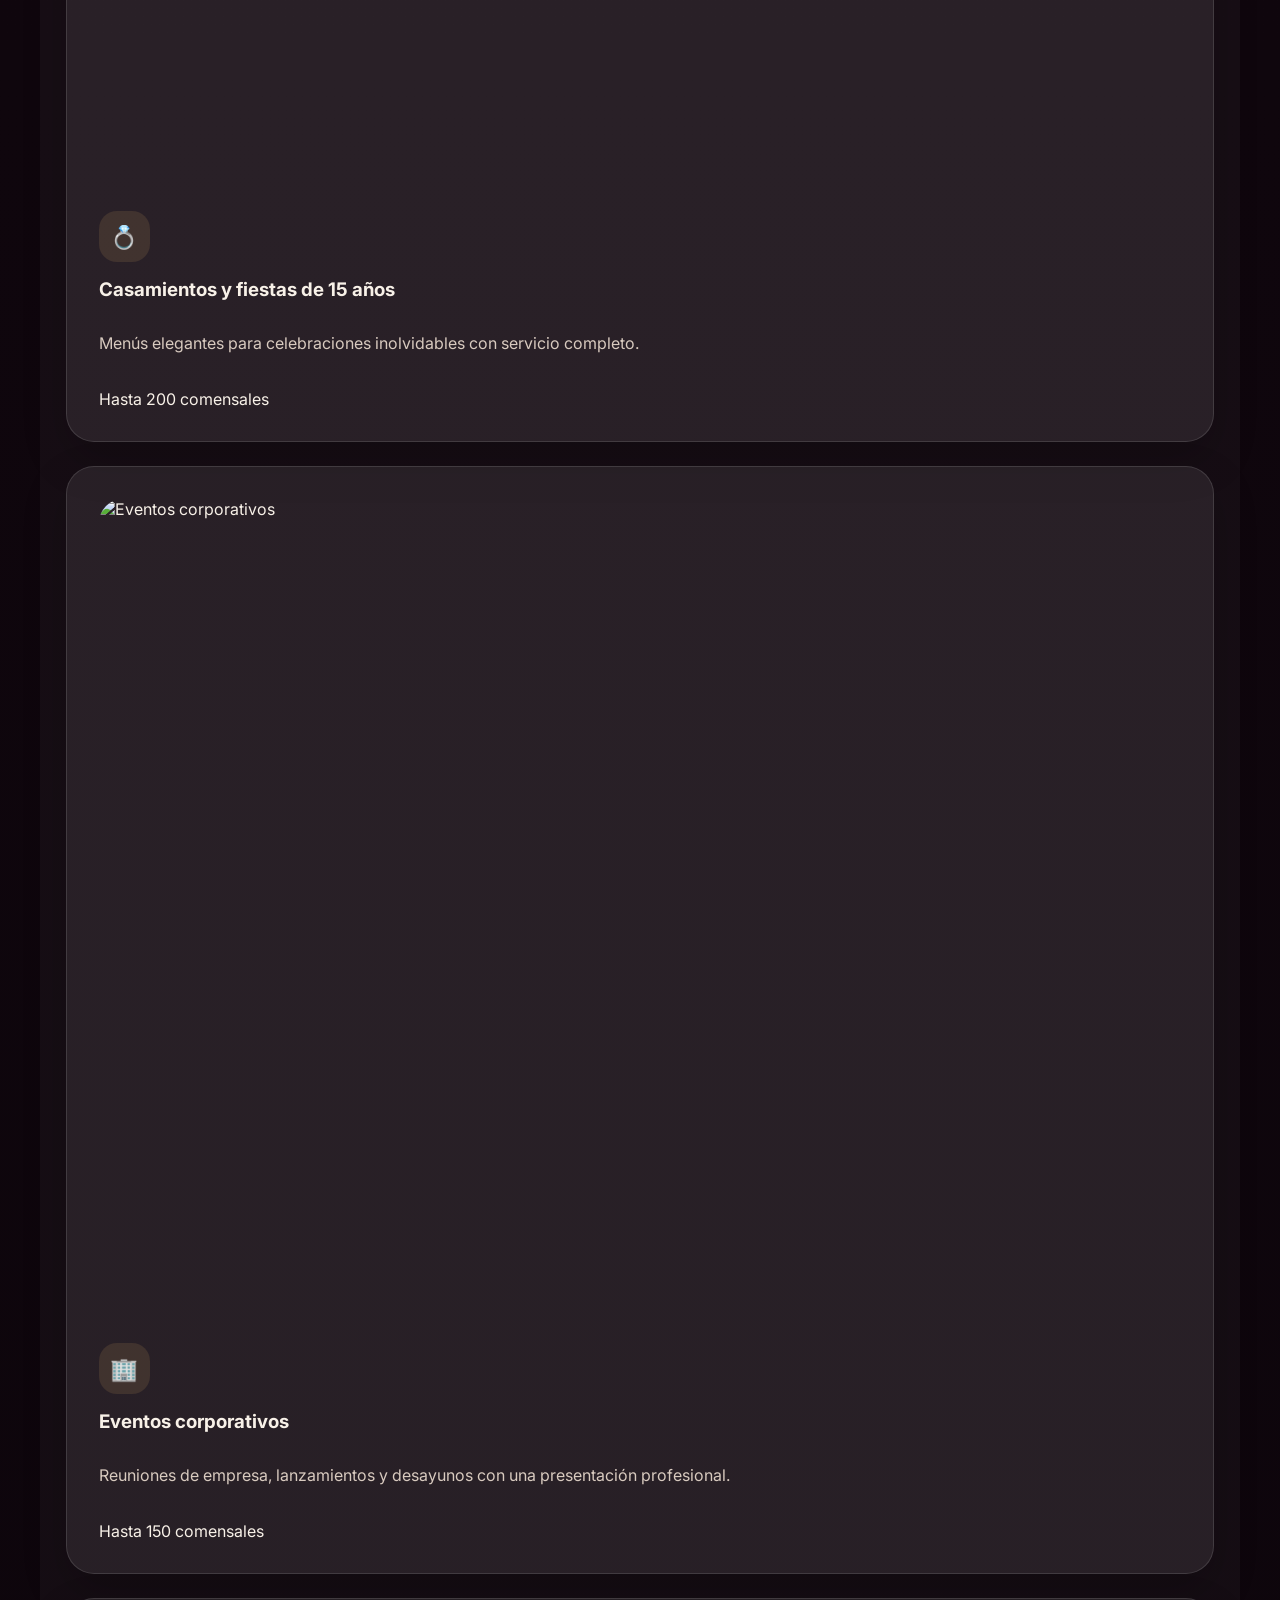
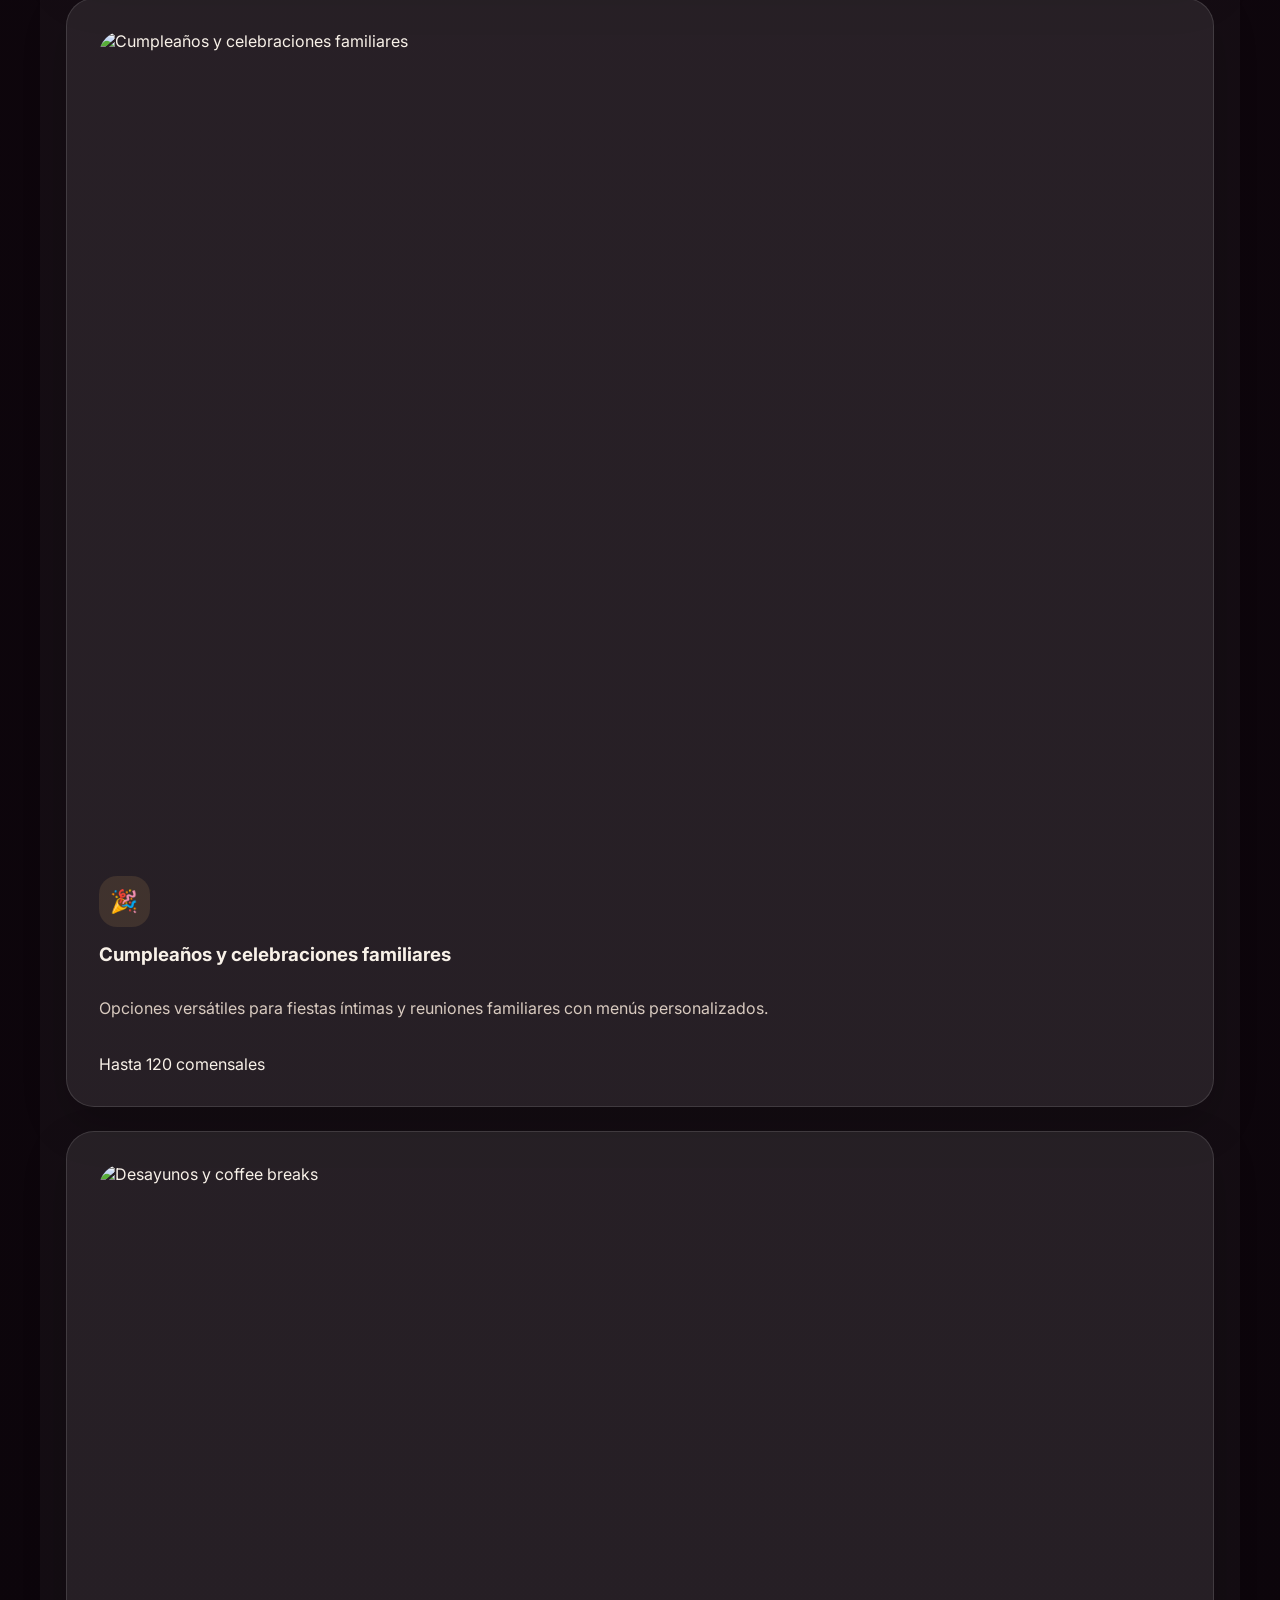
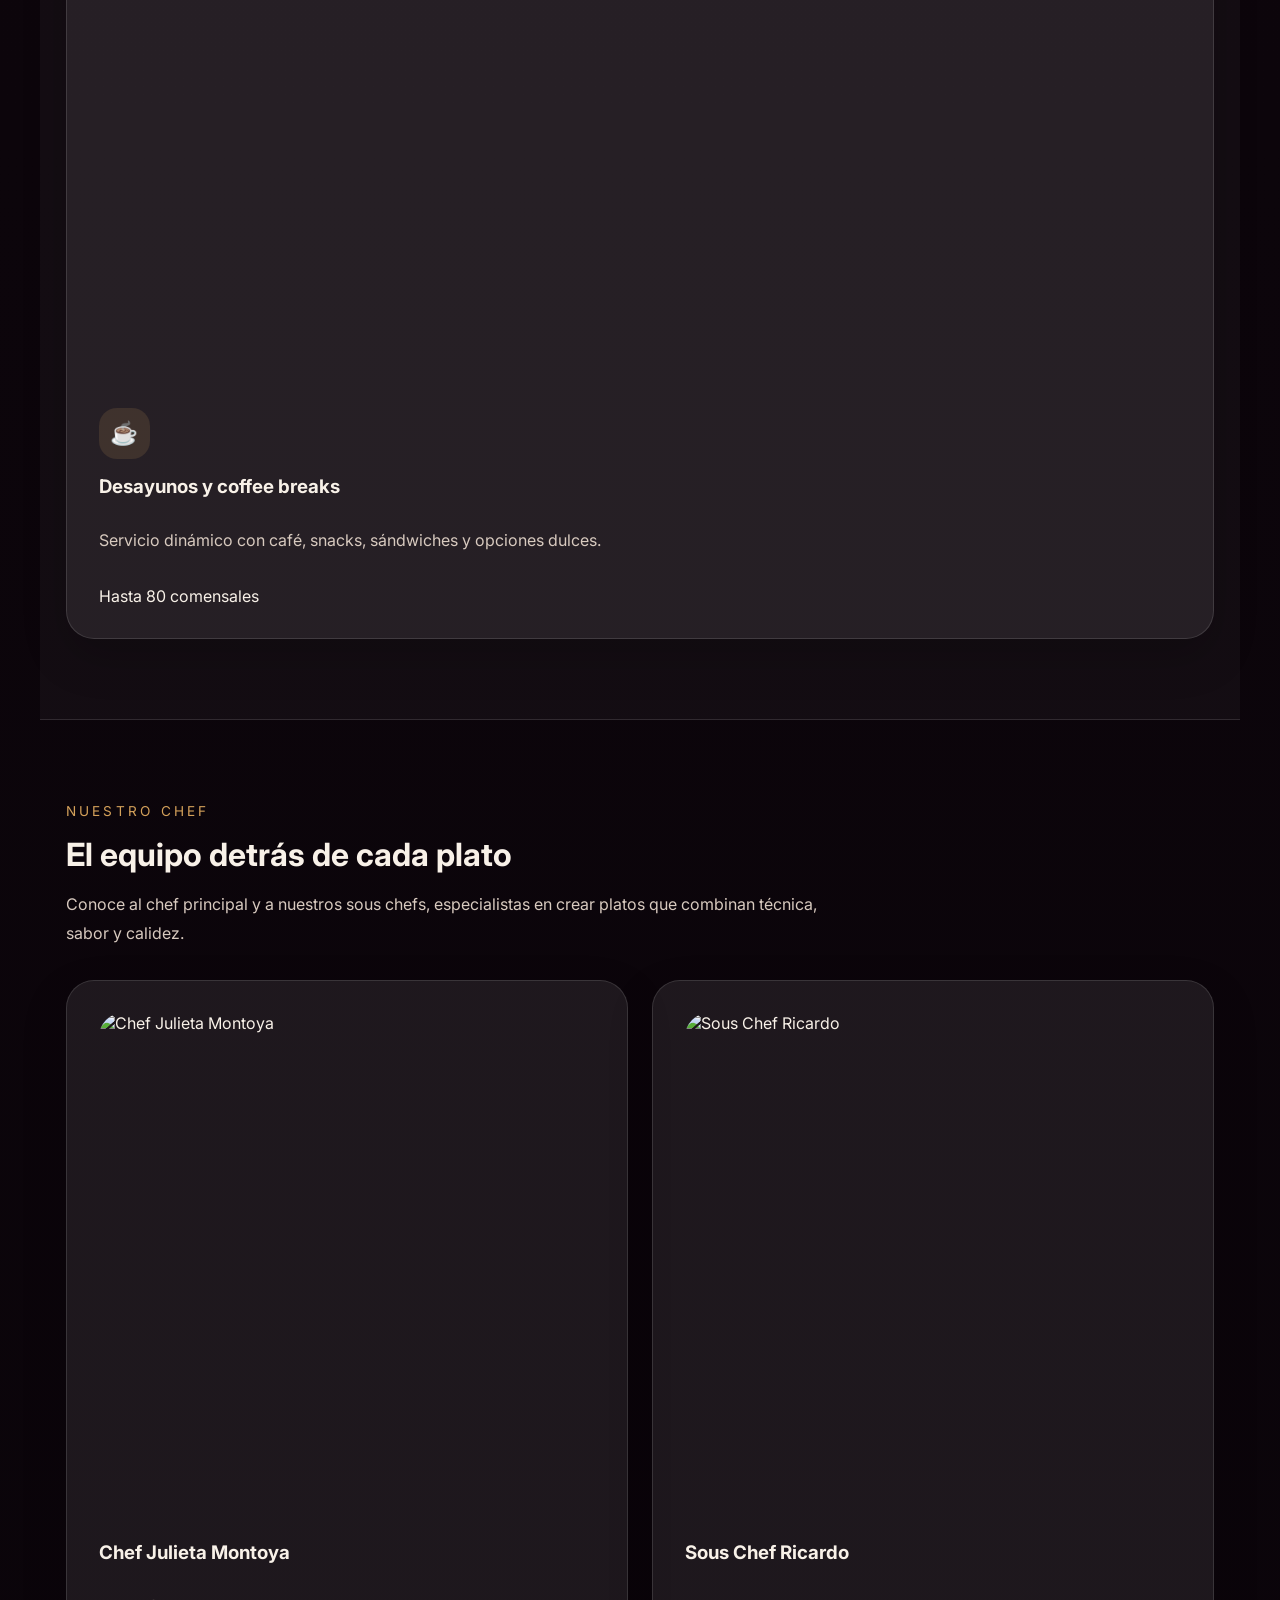
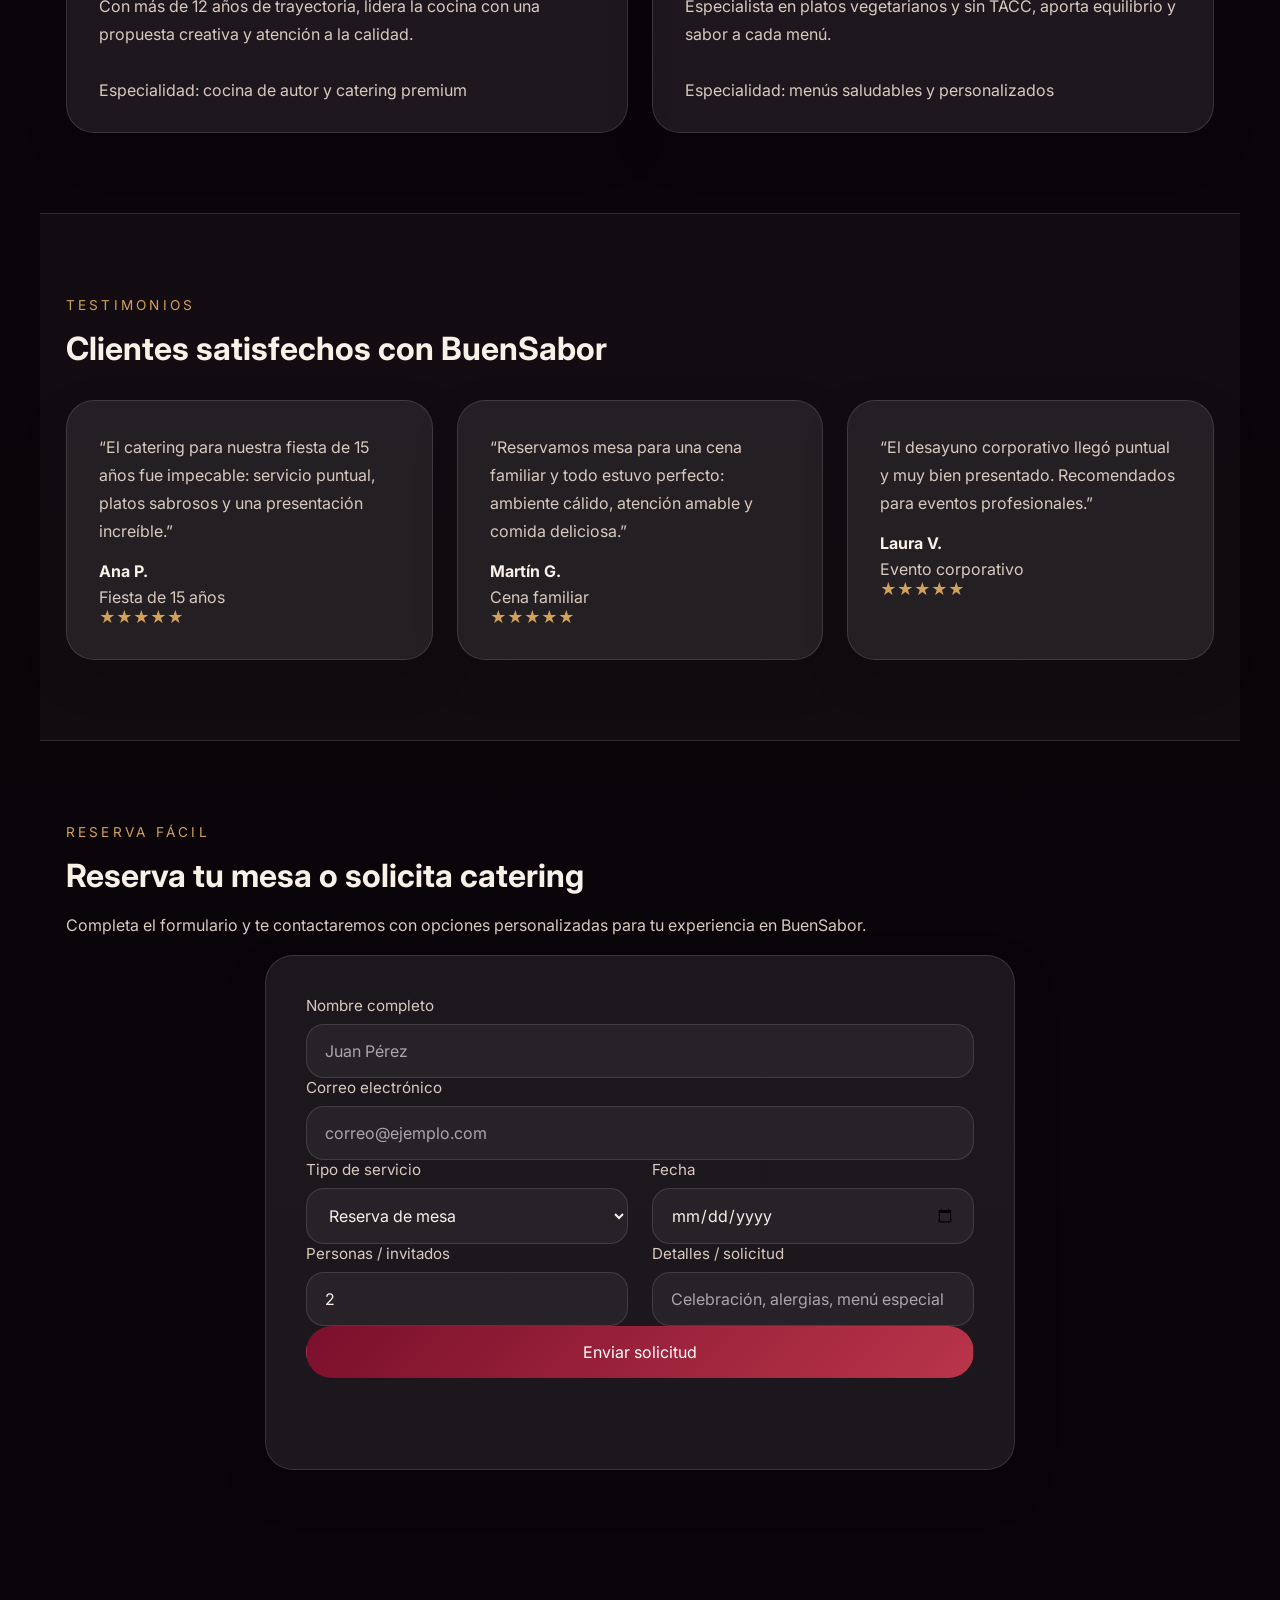
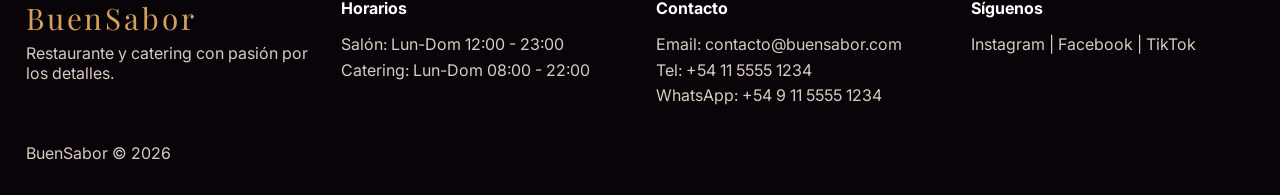
==== commit dadc6e56: "Etapa 1.1" ====
--- a/index.html
+++ b/index.html
@@ -25,6 +25,7 @@
     <section class="hero">
       <div class="hero-overlay"></div>
       <div class="hero-copy">
+        <img class="hero-logo" src="https://cdn.media.amplience.net/s/hottopic/31825256_hi?$productMainDesktop$&fmt=auto" alt="Logo BuenSabor" />
         <p class="eyebrow">Restaurante y catering para tus mejores momentos</p>
         <h1>BuenSabor</h1>
         <p>Combina la energía de un restaurante presencial con el servicio a domicilio ideal para eventos, celebraciones y reuniones con sabor inolvidable.</p>
--- a/style.css
+++ b/style.css
@@ -137,6 +137,13 @@
   z-index: 1;
 }
 
+.hero-logo {
+  display: block;
+  max-width: 180px;
+  margin-bottom: 1.4rem;
+  border-radius: 20px;
+}
+
 .eyebrow {
   display: inline-block;
   text-transform: uppercase;
@@ -355,24 +362,61 @@
 
 .section--form .booking-form {
   padding: 2.5rem;
-}
-
-.field-row {
-  display: grid;
-  grid-template-columns: repeat(2, minmax(0, 1fr));
-  gap: 1.5rem;
-}
-
-.field-group {
-  display: grid;
-  gap: 0.55rem;
-}
-
-.field-group label {
-  color: var(--muted);
-  font-size: 0.95rem;
-}
-
+  max-width: 750px;
+  margin: 0 auto;
+}
+
+.form-section {
+  background: rgba(255,255,255,0.06);
+  border: 1px solid rgba(255,255,255,0.14);
+  border-radius: 28px;
+  padding: 1.8rem;
+  margin-bottom: 1.75rem;
+}
+
+.form-section-header {
+  margin-bottom: 1.5rem;
+}
+
+.form-section-header h3 {
+  font-size: 1.5rem;
+  margin: 0.35rem 0 0;
+}
+
+.fieldset,
+fieldset {
+  border: none;
+  padding: 0;
+  margin: 0;
+}
+
+legend {
+  font-weight: 700;
+  margin-bottom: 1rem;
+  color: var(--white);
+}
+
+.radio-group,
+.checkbox-grid {
+  display: grid;
+  gap: 0.75rem;
+}
+
+.checkbox-inline,
+.radio-group label,
+.checkbox-grid label {
+  display: flex;
+  align-items: center;
+  gap: 0.75rem;
+  font-size: 0.98rem;
+  color: var(--muted);
+}
+
+.hidden {
+  display: none;
+}
+
+.field-group textarea,
 .field-group input,
 .field-group select {
   width: 100%;
@@ -383,6 +427,71 @@
   color: var(--text);
 }
 
+.field-group textarea {
+  min-height: 5rem;
+  resize: vertical;
+}
+
+.field-group input:focus,
+.field-group select:focus,
+.field-group textarea:focus {
+  outline: none;
+  border-color: rgba(212,161,90,0.85);
+  box-shadow: 0 0 0 4px rgba(212,161,90,0.12);
+}
+
+.campo-error {
+  border-color: rgba(240, 80, 72, 0.9) !important;
+}
+
+.campo-ok {
+  border-color: rgba(88, 212, 142, 0.9) !important;
+}
+
+.char-count {
+  margin: 0.4rem 0 0;
+  color: var(--muted);
+  font-size: 0.9rem;
+}
+
+.booking-actions {
+  display: flex;
+  flex-wrap: wrap;
+  gap: 1rem;
+  align-items: center;
+  margin-top: 1.5rem;
+}
+
+.booking-actions .btn {
+  min-width: 170px;
+}
+
+.field-row {
+  display: grid;
+  grid-template-columns: repeat(2, minmax(0, 1fr));
+  gap: 1.5rem;
+}
+
+.field-group {
+  display: grid;
+  gap: 0.55rem;
+}
+
+.field-group label {
+  color: var(--muted);
+  font-size: 0.95rem;
+}
+
+.field-group input,
+.field-group select {
+  width: 100%;
+  padding: 1rem 1.1rem;
+  border-radius: 18px;
+  border: 1px solid rgba(255,255,255,0.12);
+  background: rgba(255,255,255,0.05);
+  color: var(--text);
+}
+
 .field-group input::placeholder {
   color: rgba(255,255,255,0.6);
 }
@@ -391,6 +500,45 @@
   color: var(--secondary);
   font-size: 0.95rem;
   min-height: 1.3rem;
+}
+
+.validation-summary {
+  background: rgba(255, 120, 120, 0.12);
+  border: 1px solid rgba(255, 120, 120, 0.35);
+  color: #ffb3b3;
+  padding: 1rem 1.2rem;
+  border-radius: 18px;
+  margin-bottom: 1.5rem;
+}
+
+.confirmation-card {
+  background: rgba(255, 255, 255, 0.06);
+  border: 1px solid rgba(255, 255, 255, 0.14);
+  border-radius: 24px;
+  padding: 1.8rem;
+  color: var(--muted);
+}
+
+.confirmation-card p {
+  margin: 0.9rem 0;
+}
+
+.text-warning {
+  color: #f4bd26;
+}
+
+.text-danger {
+  color: #ff7c7c;
+}
+
+.error-text {
+  color: #ff7c7c;
+  font-size: 0.92rem;
+  margin-top: 0.4rem;
+}
+
+.form-message-error {
+  color: #ff7c7c;
 }
 
 .footer {
